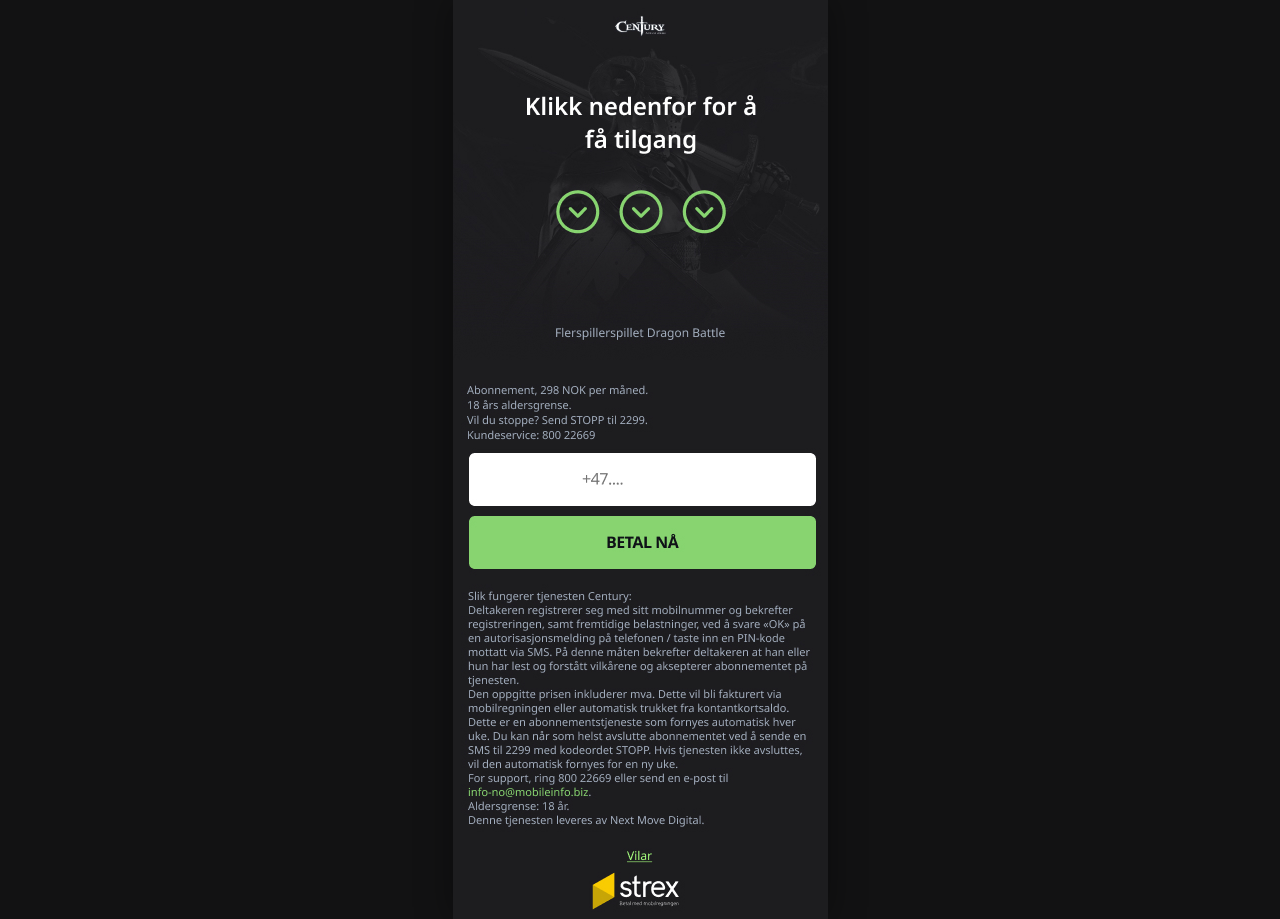
==== index.html @ c2c50501 "Add files via upload" ====
<!doctype html>
<html lang="no">
  <head>
    <meta charset="utf-8" />
    <meta name="viewport" content="width=device-width, initial-scale=1" />
    <meta name="theme-color" content="#202022" />
    <meta name="description" content="Century: Age of Ashes – abonnement på spillbelønninger." />
    <title>Century: Age of Ashes</title>
    <link rel="stylesheet" href="styles.css" />
  </head>
  <body>
    <main class="screen signup-screen" aria-label="Century: Age of Ashes – registrering">
      <img class="screen-art" src="MSISDN.jpg" alt="Century: Age of Ashes. Registrer mobilnummeret ditt for tilgang." />

      <form class="phone-form" action="pin.html" method="get">
        <label class="sr-only" for="phone">Mobilnummer</label>
        <input id="phone" name="phone" type="tel" inputmode="tel" autocomplete="tel" placeholder="+47...." required />
        <button type="submit">BETAL NÅ</button>
      </form>

      <a class="terms-link" href="terms.html" aria-label="Vilkår og betingelser"></a>
    </main>
  </body>
</html>
---- styles.css ----
:root { color-scheme: dark; }

* { box-sizing: border-box; }

html, body { min-height: 100%; margin: 0; }

body {
  min-width: 280px;
  background: #121213;
  color: #fff;
  font-family: Arial, Helvetica, sans-serif;
}

.screen, .terms-screen, .home-screen {
  position: relative;
  width: min(100%, 375px);
  margin: 0 auto;
  overflow: hidden;
  background: #202022;
}

.signup-screen, .pin-screen { aspect-ratio: 375 / 919; }

.screen-art, .pin-art, .terms-screen > img {
  display: block;
  width: 100%;
  height: 100%;
}

.phone-form {
  position: absolute;
  inset: 49.3% 4.3% auto;
  display: grid;
  gap: 10px;
}

.phone-form input, .pin-content input {
  width: 100%;
  height: 53px;
  border: 0;
  border-radius: 6px;
  background: transparent;
  color: #d1d1d1;
  font-size: 15px;
  letter-spacing: .4px;
  outline: 2px solid transparent;
  padding: 0 18px;
}

.phone-form input::placeholder { color: transparent; }
.pin-content input::placeholder { color: #a9a9ad; opacity: 1; }

button {
  width: 100%;
  height: 53px;
  border: 0;
  border-radius: 5px;
  background: transparent;
  color: transparent;
  cursor: pointer;
  font-size: 14px;
  font-weight: 800;
}

.phone-form input:focus-visible, .pin-content input:focus-visible, button:focus-visible, a:focus-visible {
  outline: 3px solid #94ea75;
  outline-offset: 2px;
}

.terms-link {
  position: absolute;
  top: 92.2%;
  left: 43%;
  width: 16%;
  height: 2.4%;
  border-radius: 4px;
}

.pin-art { position: absolute; inset: 0; }

.pin-logo {
  position: absolute;
  top: 2.2%;
  left: 50%;
  width: 52px;
  height: 24px;
  transform: translateX(-50%);
}

.pin-hero {
  position: absolute;
  top: 5%;
  left: 0;
  width: 100%;
  height: auto;
  opacity: .76;
}

.pin-content {
  position: absolute;
  top: 43%;
  left: 4.3%;
  width: 91.4%;
  text-align: center;
}

.pin-content h1 { margin: 0 0 8px; font-size: 22px; }
.pin-content p { margin: 0 0 24px; color: #b9b9be; font-size: 14px; }
.pin-content form { display: grid; gap: 12px; }

.pin-content input {
  background: #fff;
  color: #333;
  text-align: center;
  font-size: 20px;
  letter-spacing: 6px;
}

.pin-content button { background: #8ada72; color: #151515; }

.pin-terms-link {
  position: absolute;
  bottom: 5%;
  left: 0;
  width: 100%;
  color: #9ee881;
  font-size: 12px;
  text-align: center;
}

.terms-screen { min-height: 100vh; }
.terms-screen > img { height: auto; }

.home-screen { aspect-ratio: 375 / 963; }
.home-screen > img { display: block; width: 100%; height: 100%; }

.download-link, .requirements-link {
  position: absolute;
  border-radius: 4px;
}

.download-link { top: 63.9%; left: 7.7%; width: 84.3%; height: 5.2%; }
.requirements-link { top: 70.7%; left: 34%; width: 32%; height: 2.2%; }

.terms-back {
  position: absolute;
  top: 0;
  left: 0;
  width: 17%;
  height: 2.1%;
}

.sr-only {
  position: absolute;
  width: 1px;
  height: 1px;
  overflow: hidden;
  clip: rect(0, 0, 0, 0);
  white-space: nowrap;
}

@media (min-width: 376px) {
  .screen, .terms-screen, .home-screen { box-shadow: 0 0 34px rgb(0 0 0 / .38); }
}
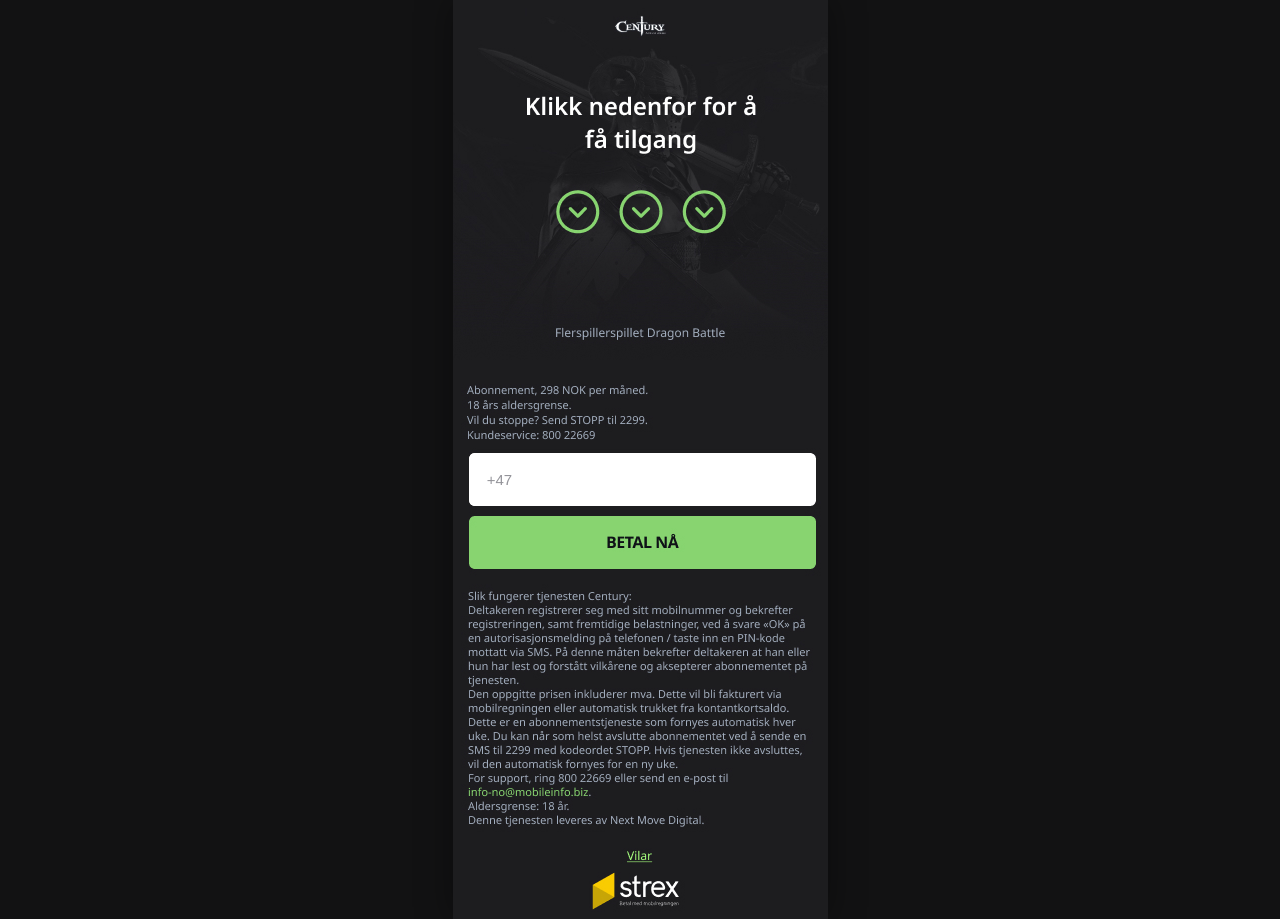
==== commit 18fe6fe6: "Add files via upload" ====
--- a/index.html
+++ b/index.html
@@ -14,11 +14,19 @@
 
       <form class="phone-form" action="pin.html" method="get">
         <label class="sr-only" for="phone">Mobilnummer</label>
-        <input id="phone" name="phone" type="tel" inputmode="tel" autocomplete="tel" placeholder="+47...." required />
+        <div class="phone-field">
+          <span aria-hidden="true">+47</span>
+          <input id="phone" name="phone" type="tel" inputmode="numeric" autocomplete="tel-national" pattern="[0-9]{8}" maxlength="8" aria-label="Mobilnummer etter +47" required />
+        </div>
         <button type="submit">BETAL NÅ</button>
       </form>
 
       <a class="terms-link" href="terms.html" aria-label="Vilkår og betingelser"></a>
     </main>
+    <script>
+      document.querySelector('#phone').addEventListener('input', (event) => {
+        event.target.value = event.target.value.replace(/\D/g, '').slice(0, 8);
+      });
+    </script>
   </body>
 </html>
--- a/styles.css
+++ b/styles.css
@@ -29,12 +29,14 @@
 
 .phone-form {
   position: absolute;
-  inset: 49.3% 4.3% auto;
+  top: 49.3%;
+  left: 4.3%;
+  right: 3.5%;
   display: grid;
   gap: 10px;
 }
 
-.phone-form input, .pin-content input {
+.phone-form input {
   width: 100%;
   height: 53px;
   border: 0;
@@ -48,7 +50,32 @@
 }
 
 .phone-form input::placeholder { color: transparent; }
-.pin-content input::placeholder { color: #a9a9ad; opacity: 1; }
+
+.phone-field {
+  display: flex;
+  align-items: center;
+  height: 53px;
+  border-radius: 6px;
+  background: #fff;
+  color: #94949a;
+  font-size: 15px;
+  padding-left: 18px;
+}
+
+.phone-field input {
+  flex: 1;
+  min-width: 0;
+  height: 100%;
+  color: #343438;
+  padding-left: 3px;
+}
+
+.phone-field:focus-within {
+  outline: 3px solid #94ea75;
+  outline-offset: 2px;
+}
+
+.phone-field input:focus-visible { outline: 0; }
 
 button {
   width: 100%;
@@ -62,10 +89,12 @@
   font-weight: 800;
 }
 
-.phone-form input:focus-visible, .pin-content input:focus-visible, button:focus-visible, a:focus-visible {
+.phone-form input:focus-visible, button:focus-visible, a:focus-visible {
   outline: 3px solid #94ea75;
   outline-offset: 2px;
 }
+
+.phone-form .phone-field input:focus-visible { outline: 0; }
 
 .terms-link {
   position: absolute;
@@ -76,57 +105,15 @@
   border-radius: 4px;
 }
 
-.pin-art { position: absolute; inset: 0; }
-
-.pin-logo {
-  position: absolute;
-  top: 2.2%;
-  left: 50%;
-  width: 52px;
-  height: 24px;
-  transform: translateX(-50%);
-}
-
-.pin-hero {
-  position: absolute;
-  top: 5%;
-  left: 0;
-  width: 100%;
-  height: auto;
-  opacity: .76;
-}
-
-.pin-content {
-  position: absolute;
-  top: 43%;
-  left: 4.3%;
-  width: 91.4%;
-  text-align: center;
-}
-
-.pin-content h1 { margin: 0 0 8px; font-size: 22px; }
-.pin-content p { margin: 0 0 24px; color: #b9b9be; font-size: 14px; }
-.pin-content form { display: grid; gap: 12px; }
-
-.pin-content input {
-  background: #fff;
-  color: #333;
+.pin-form input {
+  background: transparent;
+  color: #5c5c62;
   text-align: center;
   font-size: 20px;
   letter-spacing: 6px;
 }
 
-.pin-content button { background: #8ada72; color: #151515; }
-
-.pin-terms-link {
-  position: absolute;
-  bottom: 5%;
-  left: 0;
-  width: 100%;
-  color: #9ee881;
-  font-size: 12px;
-  text-align: center;
-}
+.pin-form input.has-value { background: #fff; }
 
 .terms-screen { min-height: 100vh; }
 .terms-screen > img { height: auto; }
